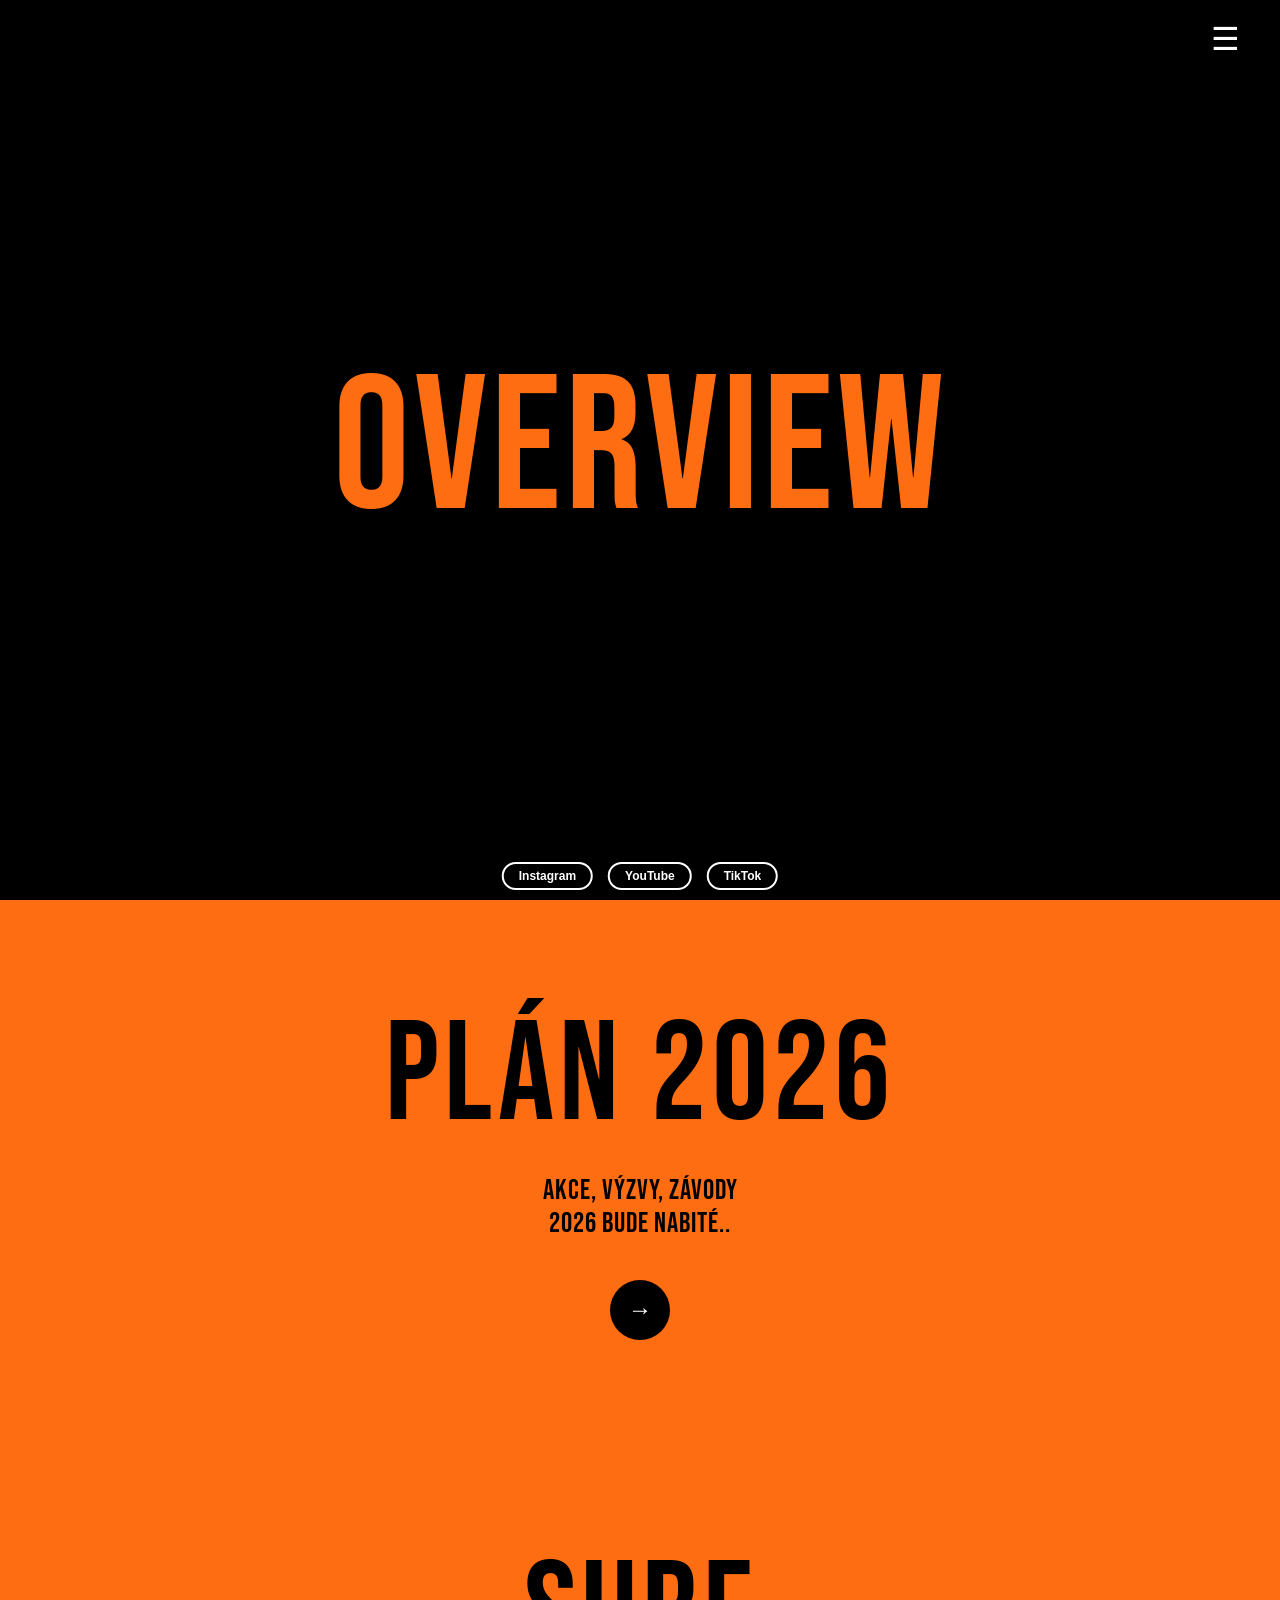
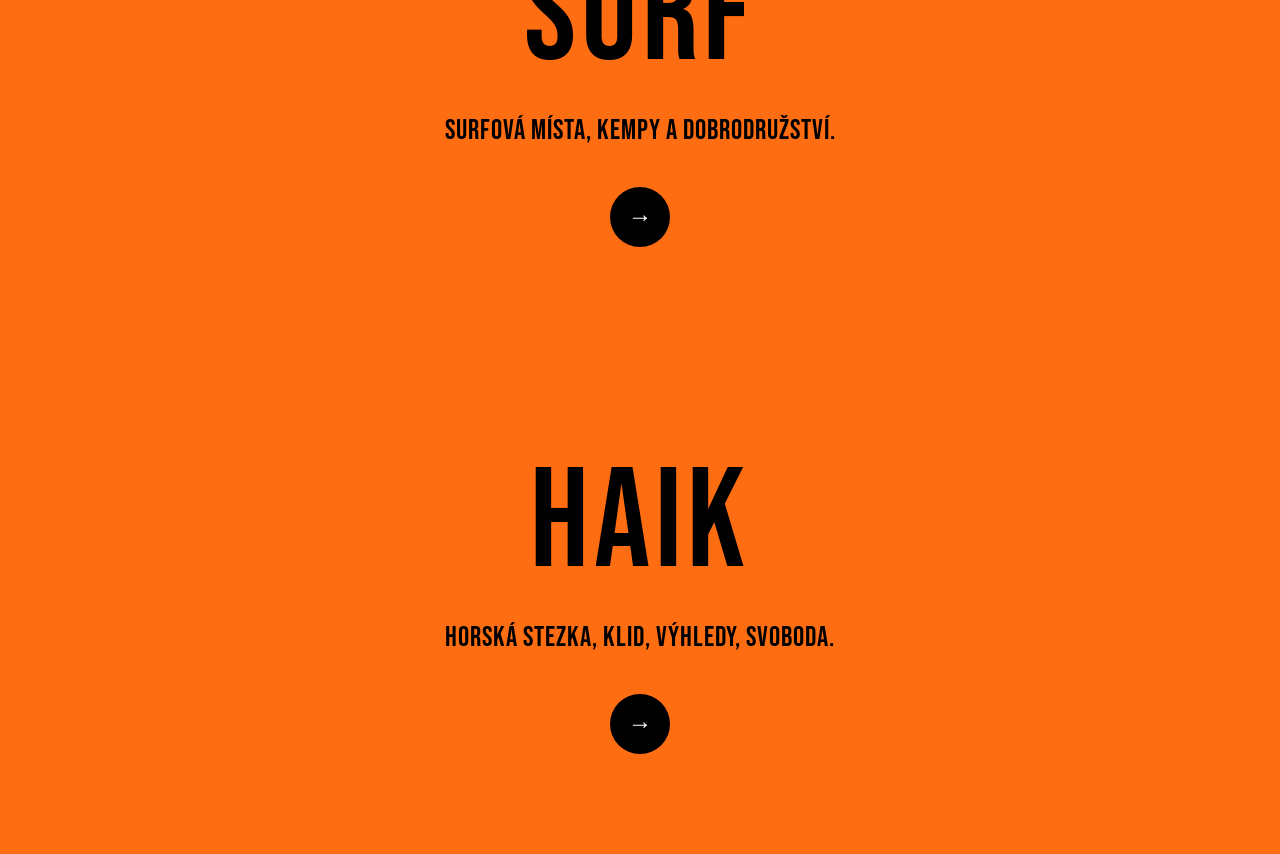
==== Board.html @ 8b35dd23 "first commit" ====
<!DOCTYPE html>
<html lang="cs">
<head>
  <meta charset="UTF-8" />
  <meta name="viewport" content="width=device-width, initial-scale=1.0"/>
  <title>Board</title>
  <link href="https://fonts.googleapis.com/css2?family=Pacifico&display=swap" rel="stylesheet">
  <!-- Bebas Neue -->
<link href="https://fonts.googleapis.com/css2?family=Bebas+Neue&display=swap" rel="stylesheet">

  <style>
  /* === ZÁKLADNÍ NASTAVENÍ === */
* {
  box-sizing: border-box;
  margin: 0;
  padding: 0;
}

body {
  font-family: Arial, sans-serif;
  background-color: black;
  color: white;
  background-image: url('hory5.png'), url('hory6zrcadlo.png');
  background-position: left -200px center, right -200px center;
  background-repeat: no-repeat;
  background-size: 50%, 50%;
}

/* === NAVIGACE === */
.navbar {
  display: flex;
  align-items: center;
  justify-content: space-between;
  background-color: #000;
  padding: 10px 40px;
  position: relative;
  z-index: 1000;
}

.center-nav {
  position: absolute;
  left: 50%;
  transform: translateX(-50%);
  display: flex;
  gap: 70px;
}

.center-nav a {
  color: white;
  text-decoration: none;
  font-size: 17px;
  padding-bottom: 5px;
  position: relative;
}

.center-nav a::after {
  content: "";
  position: absolute;
  bottom: 0;
  left: 0;
  height: 2px;
  width: 0;
  background-color: #fe6d11;
  transition: width 0.4s ease;
}

.center-nav a:hover::after {
  width: 100%;
}

.logo img {
  width: 80px;
  height: auto;
  transition: transform 0.4s ease-in-out;
}

.logo img:hover {
  transform: scale(1.1);
}

/* === ÚVODNÍ HLAVIČKA === */
.gradient-section {
  position: relative;
  display: flex;
  justify-content: center;
  align-items: center;
  height: 100vh;
}

.gradient-text {
  font-size: 12rem;
  background-color: #fe6d11;
  -webkit-background-clip: text;
  -webkit-text-fill-color: transparent;
  font-family: 'Bebas Neue', sans-serif;
  letter-spacing: 4px;
  opacity: 0;
  animation: fadeIn 1s ease-out forwards;
}

/* === ANIMACE === */
@keyframes fadeIn {
  from {
    opacity: 0;
    transform: translateY(20px);
  }
  to {
    opacity: 1;
    transform: translateY(0);
  }
}

@keyframes fadeInBoard {
  from {
    opacity: 0;
    transform: translateY(40px);
  }
  to {
    opacity: 1;
    transform: translateY(0);
  }
}

/* === KONTAKT SEKCE === */
.contact-section {
  background-color: #fe6d11;
  padding: 100px 20px;
  text-align: center;
  color: black;
  font-family: 'Bebas Neue', sans-serif;
}

.contact-content h1 {
  font-size: 140px;
  font-weight: 400;
  margin: 0;
  letter-spacing: 5px;
  line-height: 1.1;
}

.contact-content p {
  font-size: 28px;
  font-weight: 300;
  margin-top: 20px;
  letter-spacing: 1px;
}

.circle-button {
  margin: 40px auto 0;
  width: 60px;
  height: 60px;
  background-color: black;
  color: white;
  font-size: 24px;
  display: flex;
  align-items: center;
  justify-content: center;
  border-radius: 50%;
  cursor: pointer;
  transition: transform 0.3s ease;
}

.circle-button:hover {
  transform: scale(1.1);
}

/* === SLIDE PANELY === */
.side-panel {
  position: fixed;
  top: 0;
  right: -100%;
  width: 100%;
  max-width: 66.6667%;
  height: 100%;
  background-color: black;
  color: #fe6d11;
  box-shadow: -2px 0 20px rgba(0, 0, 0, 0.3);
  transition: right 0.6s cubic-bezier(0.77, 0, 0.175, 1);
  z-index: 1000;
  overflow-y: auto;
}

.side-panel.active {
  right: 0;
}

.panel-content {
  padding: 40px 30px;
}

.panel-content h2 {
  font-size: 48px;
  margin-bottom: 20px;
}

.panel-content p {
  font-size: 18px;
  line-height: 1.6;
}

.close-btn {
  position: absolute;
  top: 20px;
  left: 20px;
  font-size: 36px;
  cursor: pointer;
  background-color: black;
  color: white;
  border-radius: 50%;
  width: 40px;
  height: 40px;
  text-align: center;
  line-height: 40px;
}

/* === MENU FULLSCREEN === */
.menu-toggle {
  position: absolute;
  top: 20px;
  right: 40px;
  font-size: 32px;
  cursor: pointer;
  z-index: 1100;
  color: white;
}

.full-menu {
  position: fixed;
  top: -100%;
  left: 0;
  width: 100%;
  height: 100%;
  background-color: #fe6d11;
  color: black;
  display: flex;
  justify-content: center;
  align-items: center;
  flex-direction: column;
  transition: top 0.6s ease-in-out;
  z-index: 1050;
}

.full-menu.open {
  top: 0;
}

.full-menu .close-btn {
  position: absolute;
  top: 30px;
  right: 40px;
  background: none;
  border: none;
  cursor: pointer;
  z-index: 1101;
}

.full-menu .close-btn img {
  width: 50px;
  height: auto;
}

.menu-content h1 {
  font-family: 'Bebas Neue', sans-serif;
  font-size: 90px;
  font-weight: 400;
  margin: 20px 0;
  text-transform: uppercase;
}

.menu-content h1 a {
  color: black;
  text-decoration: none;
  transition: color 0.3s ease;
}

.menu-content h1 a:hover {
  color: white;
}

/* === FOOTER === */
footer {
  position: fixed;
  bottom: 0;
  left: 50%;
  transform: translateX(-50%);
  text-align: center;
  padding: 10px 20px;
}

.social-links {
  display: flex;
  justify-content: center;
  gap: 15px;
}

.rounded-button {
  display: inline-block;
  padding: 5px 15px;
  border: 2px solid white;
  border-radius: 25px;
  background-color: transparent;
  color: white;
  font-size: 12px;
  font-weight: bold;
  text-decoration: none;
  cursor: pointer;
  transition: 0.3s ease;
}

.rounded-button:hover {
  background-color: white;
  color: black;
}

/* === OBSAH BOARD === */
.board-content {
  display: grid;
  grid-template-columns: repeat(auto-fit, minmax(280px, 1fr));
  gap: 30px;
  padding: 80px 20px;
  max-width: 1200px;
  margin: 0 auto;
  opacity: 0;
  animation: fadeInBoard 1.5s ease 0.8s forwards;
}

/* === RESPONSIVITA === */
@media (max-width: 768px) {
  .gradient-text {
    font-size: 4rem;
    text-align: center;
    letter-spacing: 2px;
    padding: 0 20px;
  }

  .contact-content h1 {
    font-size: 52px;
    letter-spacing: 2px;
    line-height: 1.2;
  }

  .contact-content p {
    font-size: 18px;
    padding: 0 10px;
  }

  .circle-button {
    width: 50px;
    height: 50px;
    font-size: 20px;
  }

  .panel-content h2 {
    font-size: 32px;
  }

  .panel-content p {
    font-size: 16px;
  }

  .menu-content h1 {
    font-size: 48px;
  }

  .center-nav {
    position: static;
    transform: none;
    flex-direction: column;
    gap: 20px;
    margin-top: 10px;
    align-items: center;
  }

  .navbar {
    flex-direction: column;
    align-items: flex-start;
    padding: 10px 20px;
  }

  .side-panel {
    max-width: 100%;
  }

}
.register-button {
  display: inline-block;
  padding: 12px 20px;
  background: #007BFF;
  color: #fff;
  border-radius: 8px;
  text-decoration: none;
  font-weight: bold;
  text-align: center;
  transition: background 0.3s;
}
.register-button:hover {
  background: #0056b3;
}


  </style>
  <script>
    function openPanel(id) {
      closePanels(); // nejprve zavřeme všechny
      document.getElementById(id + '-panel').classList.add('active');
    }
  
    function closePanels() {
      document.querySelectorAll('.side-panel').forEach(panel => {
        panel.classList.remove('active');
      });
    }

    function toggleMenu() {
  const menu = document.getElementById('fullMenu');
  menu.classList.toggle('open');
}

  </script>
</head>
<body>

  <!-- Navigace -->
  <header >
    <div class="menu-toggle" onclick="toggleMenu()">☰</div>

    <div class="full-menu" id="fullMenu">
      <button class="close-btn" onclick="toggleMenu()">
        
      </button>  
    
      <div class="menu-content">
        <h1><a href="projekt1_index.html">HLAVNÍ</a></h1>
        <h1><a href="galerie.html">PORTFOLIO</a></h1>
        <h1><a href="kurz.html">SNOWBOARDING</a></h1>
        <h1><a href="Board.html">OVERVIEW</a></h1>
      </div>
    </div>

  </header>

  <!-- Úvodní text -->
  <div class="gradient-section">
    <div class="gradient-text">OVERVIEW</div>
  </div>

 <!-- Sekce 1: CONTACT -->
<section class="contact-section">
    <div class="contact-content">
      <h1>PLÁN 2026</h1>
      <p>Akce, výzvy, závody<br>2026 bude nabité..</p>
      <div class="circle-button" onclick="openPanel('contact')">→</div>
    </div>
  </section>
  
  <!-- Sekce 2: ABOUT -->
  <section class="contact-section">
    <div class="contact-content">
      <h1>SURF</h1>
      <p>Surfová místa, kempy a dobrodružství.<br></p>
      <div class="circle-button" onclick="openPanel('about')">→</div>
    </div>
  </section>
  
  <!-- Sekce 3: SERVICES -->
  <section class="contact-section">
    <div class="contact-content">
      <h1>HAIK</h1>
      <p>Horská stezka, klid, výhledy, svoboda.</p>
      <div class="circle-button" onclick="openPanel('services')">→</div>
    </div>
  </section>
  
  <div id="contact-panel" class="side-panel">
    <div class="panel-content">
      <span class="close-btn" onclick="closePanels()">×</span>
      <br>
      <h2>PLÁN 2026</h2>
      <p>Rok plný pohybu, výzev a zážitků.<br>
      V každém měsíci najdeš běžecké závody, triatlony a trailové běhy s odkazy na registraci.</p>
        <br>
      <h3>🏃‍♂️ Půlmaratony v ČR 2026</h3>
      <ul><br>
        <li><strong>Březen:</strong> Sportisimo 1/2Maraton – Praha (28. 3. 2026)
          <a href="https://www.finishers.com/cs/e/pulmaraton-praha" target="_blank" style="margin-left:10px; padding:4px 8px; background-color:#007BFF; color:#fff; text-decoration:none; border-radius:4px;">REGISTRACE</a>
        </li><br>
        <li><strong>Duben:</strong> Nymburský půlmaraton – Nymburk (26. 4. 2026)
          <a href="https://www.nymburskypulmaraton.cz/propozice/pulmaraton/" target="_blank" style="margin-left:10px; padding:4px 8px; background-color:#007BFF; color:#fff; text-decoration:none; border-radius:4px;">REGISTRACE</a>
        </li><br>
        <li><strong>Květen:</strong> Hradecký půlmaraton – Hradec Králové (9. 5. 2026)
          <a href="https://www.hradeckypulmaraton.cz/" target="_blank" style="margin-left:10px; padding:4px 8px; background-color:#007BFF; color:#fff; text-decoration:none; border-radius:4px;">REGISTRACE</a>
        </li><br>
        <li><strong>Červen:</strong> Gočárův běh – Hradec Králové (23. 5. 2026)
          <a href="https://gocaruvbeh.cz/" target="_blank" style="margin-left:10px; padding:4px 8px; background-color:#007BFF; color:#fff; text-decoration:none; border-radius:4px;">REGISTRACE</a>
        </li><br>
        <li><strong>Září:</strong> Birell Večerní běh na 10 km – Praha (6. 9. 2026)
          <a href="https://www.runczech.com/cs/akce" target="_blank" style="margin-left:10px; padding:4px 8px; background-color:#007BFF; color:#fff; text-decoration:none; border-radius:4px;">REGISTRACE</a>
        </li><br>
      </ul>
      <br>
      <h3>🚴‍♀️ Triatlony v ČR 2026</h3>
      <ul><br>
        <li><strong>Červen:</strong> IRONMAN 70.3 Hradec Králové (21. 6. 2026)
          <a href="https://www.ironman.com/races/im703-hradec-kralove" target="_blank" style="margin-left:10px; padding:4px 8px; background-color:#28a745; color:#fff; text-decoration:none; border-radius:4px;">REGISTRACE</a>
        </li><br>
        <li><strong>Červenec:</strong> Czechman Triatlon – Mělník (20. 7. 2026)
          <a href="https://www.czechman.cz/registrace_czechman_triatlon" target="_blank" style="margin-left:10px; padding:4px 8px; background-color:#28a745; color:#fff; text-decoration:none; border-radius:4px;">REGISTRACE</a>
        </li><br>
        <li><strong>Srpen:</strong> PlumlovMan Triatlon – Plumlov (21. 8. 2026)
          <a href="https://triatlon.cz/sps-a-scm-2025/" target="_blank" style="margin-left:10px; padding:4px 8px; background-color:#28a745; color:#fff; text-decoration:none; border-radius:4px;">REGISTRACE</a>
        </li><br>
        <li><strong>Srpen:</strong> Slovakman Half-Triathlon – Piešťany, SK (2. 8. 2026)
          <a href="https://www.triatlony.com/terminovka" target="_blank" style="margin-left:10px; padding:4px 8px; background-color:#28a745; color:#fff; text-decoration:none; border-radius:4px;">REGISTRACE</a>
        </li><br>
        <li><strong>Září:</strong> DoksyRace – štafety (7. 9. 2026)
          <a href="https://triatlon.cz/valna-hromada-ceske-triatlonove-asociace-2024-slavnostni-vyhlaseni-vitezu-cp-2024-a-anketa-kral-triatlonu-2024/" target="_blank" style="margin-left:10px; padding:4px 8px; background-color:#28a745; color:#fff; text-decoration:none; border-radius:4px;">REGISTRACE</a>
        </li><br>
      </ul>
      <br>
      <h3>🏞️ Trailové běhy v ČR 2026</h3>
      <ul><br>
        <li><strong>Červen:</strong> Extrem Run 5 Hills – Vojtanov (14. 6. 2026)
          <a href="https://running.life/traily/cesko" target="_blank" style="margin-left:10px; padding:4px 8px; background-color:#dc3545; color:#fff; text-decoration:none; border-radius:4px;">REGISTRACE</a>
        </li><br>
        <li><strong>Červen:</strong> Čertovskej ultratrail – Kokořínsko (6. 6. 2026)
          <a href="https://www.certovskej-ultratrail.cz/ultratrail/" target="_blank" style="margin-left:10px; padding:4px 8px; background-color:#dc3545; color:#fff; text-decoration:none; border-radius:4px;">REGISTRACE</a>
        </li><br>
        <li><strong>Červenec:</strong> Vokolo Třeboně – Třeboň (12. 7. 2026)
          <a href="https://vokolotrail.cz/" target="_blank" style="margin-left:10px; padding:4px 8px; background-color:#dc3545; color:#fff; text-decoration:none; border-radius:4px;">REGISTRACE</a>
        </li><br>
        <li><strong>Srpen:</strong> Jesenický trail – Jeseníky (8. 8. 2026)
          <a href="https://running.life/traily/cesko" target="_blank" style="margin-left:10px; padding:4px 8px; background-color:#dc3545; color:#fff; text-decoration:none; border-radius:4px;">REGISTRACE</a>
        </li><br>
        <li><strong>Září:</strong> Krkonošsko-jesenický trail – Krkonošsko-Jeseníky (13. 9. 2026)
          <a href="https://running.life/traily/cesko" target="_blank" style="margin-left:10px; padding:4px 8px; background-color:#dc3545; color:#fff; text-decoration:none; border-radius:4px;">REGISTRACE</a>
        </li><br>
      </ul>
  
      <p>📌 Sleduj plán, přidávej svoje závody, sdílej zážitky.<br><strong>2026 je rok, kdy se tvoří příběhy v pohybu.</strong></p>
    </div>
  </div>
  
  
  
  
  <section id="about-panel" class="side-panel">
    <div class="panel-content">
      <span class="close-btn" onclick="closePanels()">×</span>
      <br>
      <h2>🌊 Surfování – Vlna svobody</h2>
      <p>Surfování není jen sport, je to styl života. Ať už chceš pokořit vlny v exotických destinacích, nebo vyzkoušet surfování na umělé vlně u nás, tato sekce tě inspiruje a pomůže ti vybrat tu správnou cestu!</p>
      <br>
      <h3>🏄 10 top spotů na surfování</h3>
      <ul><br>
        <li>🌊 Bali, Indonésie</li>
        <li>🌊 Gold Coast, Austrálie</li>
        <li>🌊 Nazaré, Portugalsko</li>
        <li>🌊 Fuerteventura, Kanárské ostrovy</li>
        <li>🌊 Biarritz, Francie</li>
        <li>🌊 Taghazout, Maroko</li>
        <li>🌊 Sri Lanka, Hikkaduwa</li>
        <li>🌊 Hossegor, Francie</li>
        <li>🌊 Jeffreys Bay, Jihoafrická republika</li>
        <li>🌊 El Palmar, Španělsko</li>
      </ul>
      <br>
      <h3>🏆 Česko-slovenský pohár v surfingu 2026</h3>
      <br>
      <p>Seriál surfových závodů v umělých vlnách a na divokých řekách. Sleduj termíny a přidej se!</p>
      <ul><br>
        <li>🌊 Praha – Surf Arena (duben 2026)</li>
        <li>🌊 Brno – SurfWave (červen 2026)</li>
        <li>🌊 Čunovo, Slovensko (srpen 2026)</li>
      </ul>
      <br>
      <h3>🤙 3 Surf Campy na naučení</h3>
      <br>
      <div class="surf-camps">
        <a href="https://www.surfhouse.cz/" target="_blank" class="register-button">Surfhouse.cz – Kurzy v Portugalsku</a><br><br>
        <a href="https://www.surfandtravel.cz/" target="_blank" class="register-button">Surf & Travel – Bali a Srí Lanka</a><br><br>
        <a href="https://www.surftrip.cz/" target="_blank" class="register-button">SurfTrip.cz – Francie, Španělsko, Maroko</a>
      </div>
    </div>
  </section>
  
  
  
  <section id="services-panel" class="side-panel">
    <div class="panel-content">
      <span class="close-btn" onclick="closePanels()">×</span>
      <br>
      <h2>🥾 Hiking a kempování</h2>
      <p>Miluješ přírodu, dlouhé túry a spaní pod hvězdami? Vyber si ze skvělých jednodenních i vícedenních tras v ČR a okolí!</p>
      <br>
  
      <h3>🚶‍♂️ Jednodenní túry</h3>
      <ul>
        <li><strong>Krkonoše – Sněžka</strong>  
          <em>(9 km, cca 4-5 hodin)</em> – Nejvyšší český vrchol s nádhernými výhledy a dobře značenými cestami.  
          <a href="https://www.hory-krkonose.cz/" target="_blank" class="register-button">Fotky Krkonoš</a>
        </li><br>
  
        <li><strong>Šumava – Jezerní slať</strong>  
          <em>(6 km, cca 2-3 hodiny)</em> – Krásná trasa s rašeliništi a dřevěnými chodníky, ideální pro lehký výlet.  
          <a href="https://www.sumavanet.cz/" target="_blank" class="register-button">Fotky Šumavy</a>
        </li><br>
  
        <li><strong>Jeseníky – Praděd</strong>  
          <em>(10 km, cca 4 hodiny)</em> – Výstup na nejvyšší horu Jeseníků s rozhlednou a občerstvením na vrcholu.  
          <a href="https://www.jeseniky.com/" target="_blank" class="register-button">Fotky Jeseníků</a>
        </li><br>
  
        <li><strong>Beskydy – Lysá hora</strong>  
          <em>(12 km, cca 5 hodin)</em> – Oblíbený výlet s panoramatickými výhledy na Beskydy a okolí.  <br>
          <a href="https://www.beskydy.cz/" target="_blank" class="register-button">Fotky Beskyd</a>
        </li><br>
  
        <li><strong>Český ráj – Prachovské skály</strong>  
          <em>(8 km, cca 3-4 hodiny)</em> – Malebná oblast skalních měst a lesních stezek, ideální pro rodinný výlet.  
          <a href="https://www.cesky-raj.info/" target="_blank" class="register-button">Fotky Českého ráje</a>
        </li>
      </ul>
  
      <br>
      <h3>⛺ Vícedenní túry a treky</h3>
      <ul><br>
        <li><strong>Tatry (Slovensko, Polsko)</strong>  
          <em>(více dní, 50-70 km celkem)</em> – Náročnější vysokohorský trek přes nejkrásnější partie Vysokých a Západních Tater, s možností nocování na chatách nebo ve stanech.  
          <br><a href="https://www.vysoketatry.sk/" target="_blank" class="register-button">Fotky Tater</a>
        </li><br>
  
        <li><strong>Dolomity (Itálie)</strong>  
          <em>(více dní, 60-100 km)</em> – Slavný italský trek s dechberoucími skalními útvary a horskými chatami, vhodný pro zkušené turisty.  
          <br><a href="https://www.dolomiti.it/en/" target="_blank" class="register-button">Fotky Dolomit</a>
        </li><br>
  
        <li><strong>Alpy (Rakousko, Německo)</strong>  
          <em>(více dní, 40-80 km)</em> – Vysokohorská turistika s možností kempování i ubytování na horských chatách, vhodná pro všechny úrovně.  
          <br><a href="https://www.austria.info/cs" target="_blank" class="register-button">Fotky Alp</a>
        </li><br>
  
        <li><strong>Šumava – Poledník a Modrava</strong>  
          <em>(2-3 dny, cca 50 km)</em> – Vícedenní trek skrz divokou přírodu s možností nocování ve stanu nebo na chatách.  
          <br><a href="https://www.sumavanet.cz/" target="_blank" class="register-button">Fotky Šumavy</a>
        </li><br>
  
        <li><strong>Jeseníky – Hřebenovka</strong>  
          <em>(3 dny, cca 55 km)</em> – Horská hřebenová trasa s krásnými výhledy, možnost kempování a ubytování v horských chatách.  
          <br><a href="https://www.jeseniky.com/" target="_blank" class="register-button">Fotky Jeseníků</a>
        </li>
      </ul>
  
      <br>
      <p>🎒 Vždy si dobře naplánuj trasu a vybavení! Nezapomeň zkontrolovat počasí a podmínky v dané oblasti.</p>
    </div>
  </section>
  
  

  <!-- Footer -->
  <footer>
    <div class="social-links">
      <a href="https://www.instagram.com" target="_blank" class="rounded-button">Instagram</a>
      <a href="https://www.youtube.com" target="_blank" class="rounded-button">YouTube</a>
      <a href="https://www.tiktok.com" target="_blank" class="rounded-button">TikTok</a>
    </div>
  </footer>

</body>
</html>
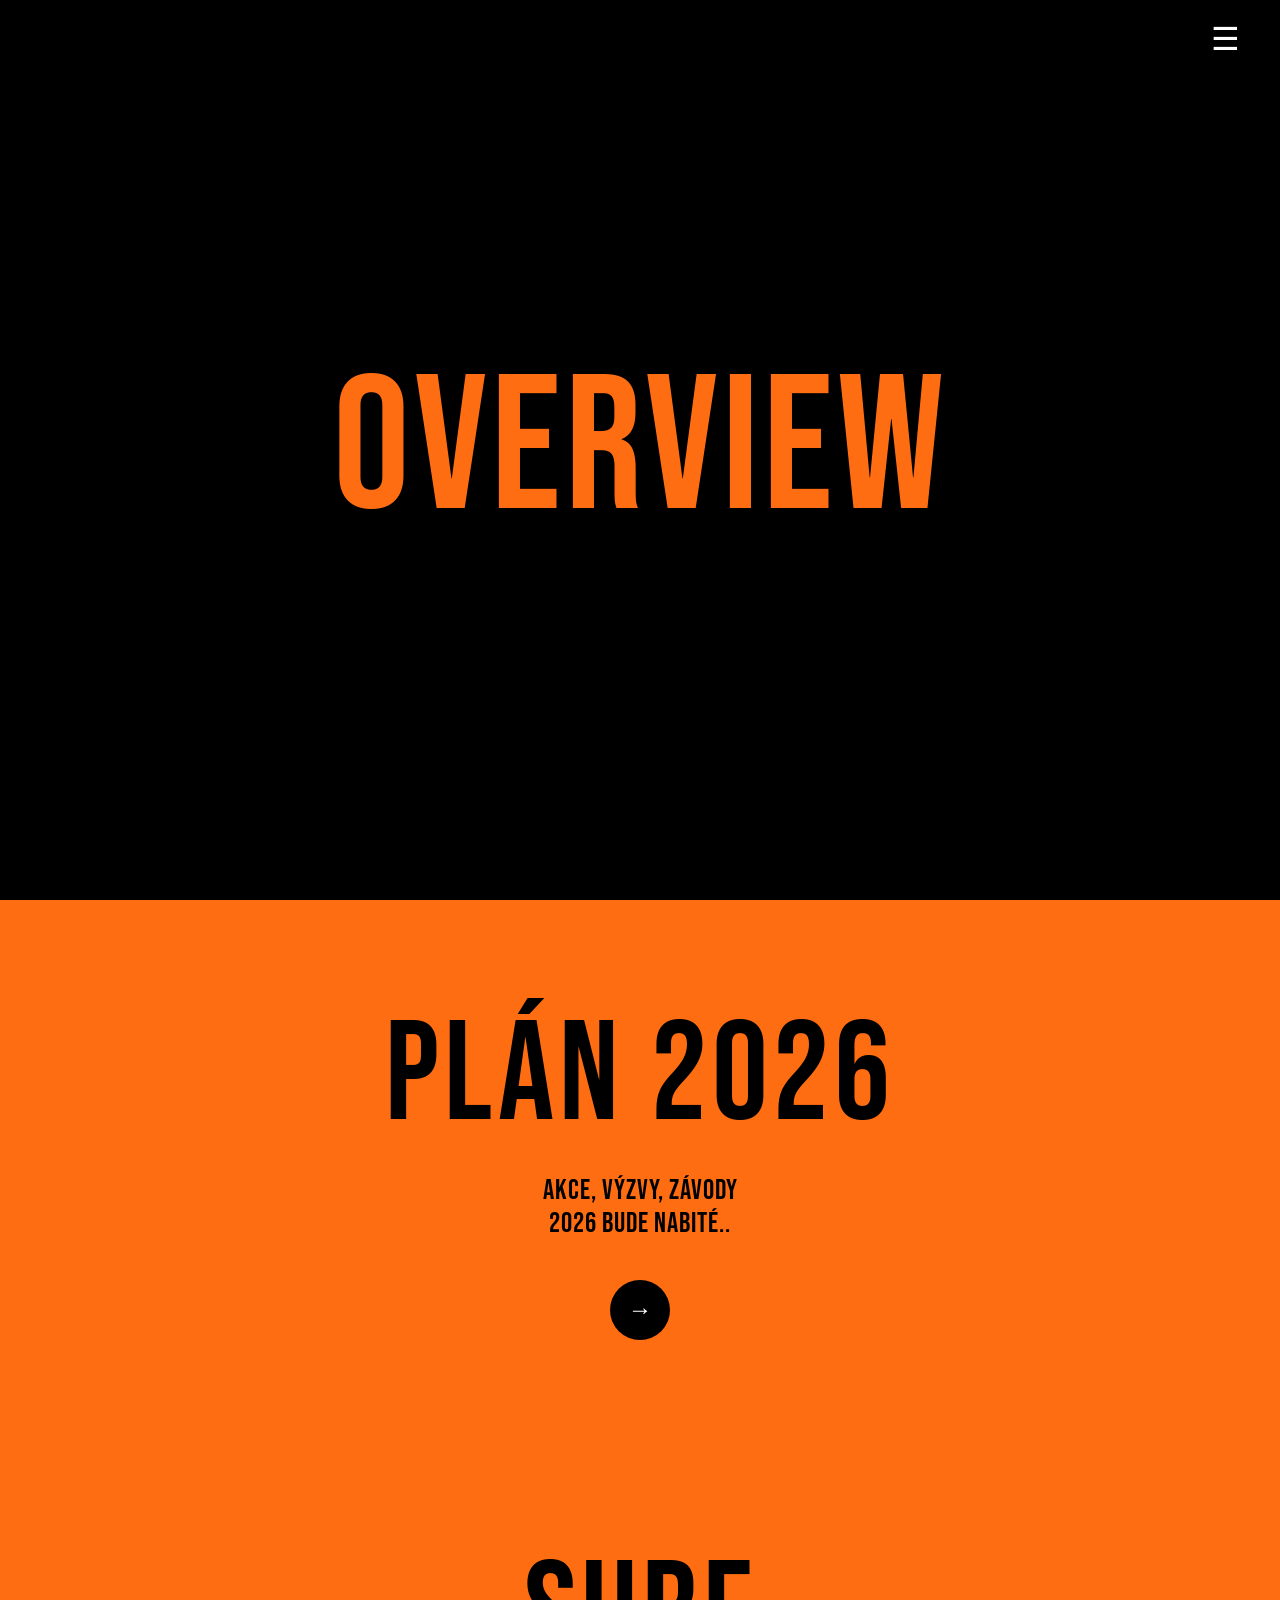
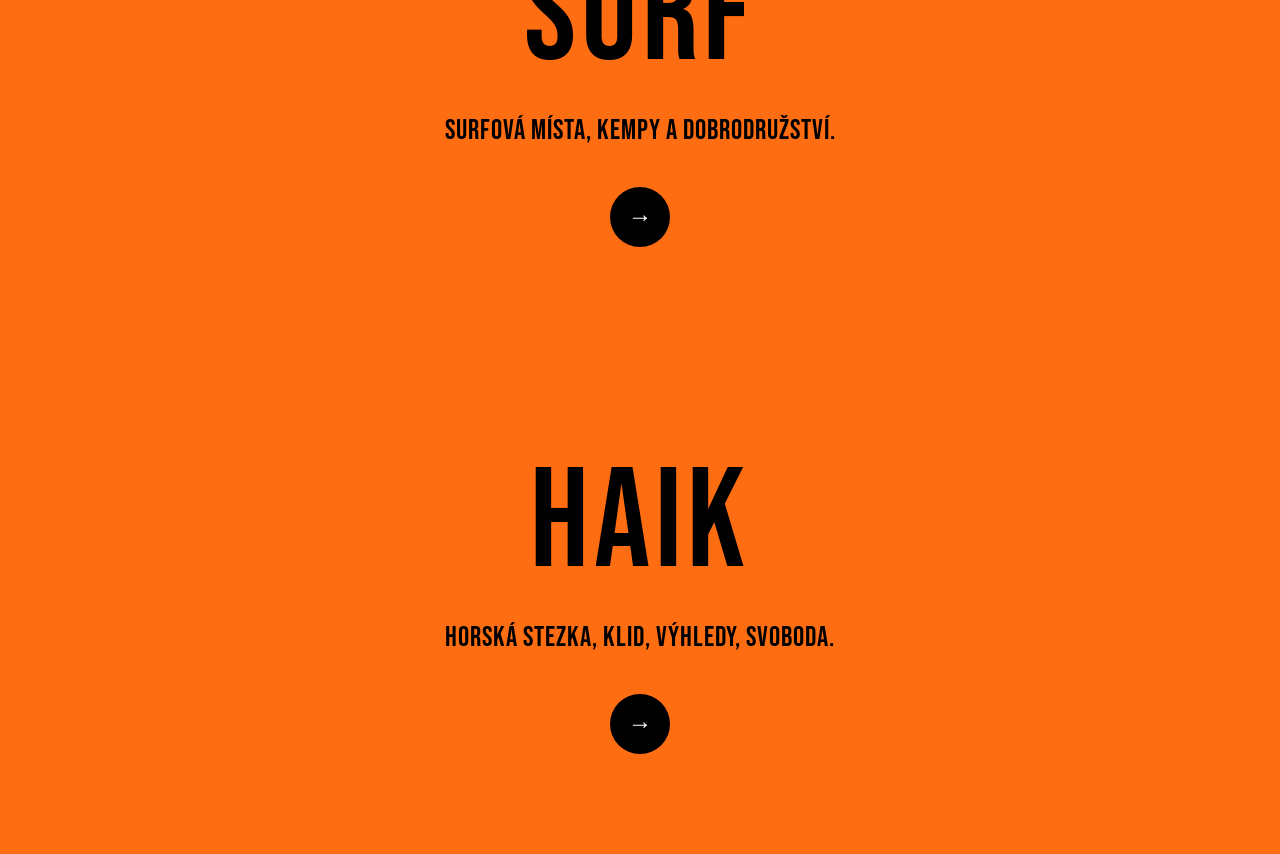
==== commit 839dc542: "pridani nových sekci" ====
--- a/Board.html
+++ b/Board.html
@@ -9,13 +9,14 @@
 <link href="https://fonts.googleapis.com/css2?family=Bebas+Neue&display=swap" rel="stylesheet">
 
   <style>
-  /* === ZÁKLADNÍ NASTAVENÍ === */
+/* ==================================================
+   ZÁKLADNÍ NASTAVENÍ
+================================================== */
 * {
   box-sizing: border-box;
   margin: 0;
   padding: 0;
 }
-
 body {
   font-family: Arial, sans-serif;
   background-color: black;
@@ -26,7 +27,9 @@
   background-size: 50%, 50%;
 }
 
-/* === NAVIGACE === */
+/* ==================================================
+   NAVIGACE
+================================================== */
 .navbar {
   display: flex;
   align-items: center;
@@ -36,7 +39,6 @@
   position: relative;
   z-index: 1000;
 }
-
 .center-nav {
   position: absolute;
   left: 50%;
@@ -44,7 +46,6 @@
   display: flex;
   gap: 70px;
 }
-
 .center-nav a {
   color: white;
   text-decoration: none;
@@ -52,9 +53,8 @@
   padding-bottom: 5px;
   position: relative;
 }
-
 .center-nav a::after {
-  content: "";
+  content: ""; 
   position: absolute;
   bottom: 0;
   left: 0;
@@ -63,22 +63,21 @@
   background-color: #fe6d11;
   transition: width 0.4s ease;
 }
-
 .center-nav a:hover::after {
   width: 100%;
 }
-
 .logo img {
   width: 80px;
   height: auto;
   transition: transform 0.4s ease-in-out;
 }
-
 .logo img:hover {
   transform: scale(1.1);
 }
 
-/* === ÚVODNÍ HLAVIČKA === */
+/* ==================================================
+   ÚVODNÍ HLAVIČKA
+================================================== */
 .gradient-section {
   position: relative;
   display: flex;
@@ -86,7 +85,6 @@
   align-items: center;
   height: 100vh;
 }
-
 .gradient-text {
   font-size: 12rem;
   background-color: #fe6d11;
@@ -98,30 +96,21 @@
   animation: fadeIn 1s ease-out forwards;
 }
 
-/* === ANIMACE === */
+/* ==================================================
+   ANIMACE
+================================================== */
 @keyframes fadeIn {
-  from {
-    opacity: 0;
-    transform: translateY(20px);
-  }
-  to {
-    opacity: 1;
-    transform: translateY(0);
-  }
-}
-
+  from { opacity: 0; transform: translateY(20px) }
+  to { opacity: 1; transform: translateY(0) }
+}
 @keyframes fadeInBoard {
-  from {
-    opacity: 0;
-    transform: translateY(40px);
-  }
-  to {
-    opacity: 1;
-    transform: translateY(0);
-  }
-}
-
-/* === KONTAKT SEKCE === */
+  from { opacity: 0; transform: translateY(40px) }
+  to { opacity: 1; transform: translateY(0) }
+}
+
+/* ==================================================
+   KONTAKT SEKCE
+================================================== */
 .contact-section {
   background-color: #fe6d11;
   padding: 100px 20px;
@@ -129,7 +118,6 @@
   color: black;
   font-family: 'Bebas Neue', sans-serif;
 }
-
 .contact-content h1 {
   font-size: 140px;
   font-weight: 400;
@@ -137,14 +125,12 @@
   letter-spacing: 5px;
   line-height: 1.1;
 }
-
 .contact-content p {
   font-size: 28px;
   font-weight: 300;
   margin-top: 20px;
   letter-spacing: 1px;
 }
-
 .circle-button {
   margin: 40px auto 0;
   width: 60px;
@@ -159,12 +145,13 @@
   cursor: pointer;
   transition: transform 0.3s ease;
 }
-
 .circle-button:hover {
   transform: scale(1.1);
 }
 
-/* === SLIDE PANELY === */
+/* ==================================================
+   SLIDE PANELY
+================================================== */
 .side-panel {
   position: fixed;
   top: 0;
@@ -179,25 +166,20 @@
   z-index: 1000;
   overflow-y: auto;
 }
-
 .side-panel.active {
   right: 0;
 }
-
 .panel-content {
   padding: 40px 30px;
 }
-
 .panel-content h2 {
   font-size: 48px;
   margin-bottom: 20px;
 }
-
 .panel-content p {
   font-size: 18px;
   line-height: 1.6;
 }
-
 .close-btn {
   position: absolute;
   top: 20px;
@@ -213,7 +195,9 @@
   line-height: 40px;
 }
 
-/* === MENU FULLSCREEN === */
+/* ==================================================
+   MENU FULLSCREEN
+================================================== */
 .menu-toggle {
   position: absolute;
   top: 20px;
@@ -223,7 +207,6 @@
   z-index: 1100;
   color: white;
 }
-
 .full-menu {
   position: fixed;
   top: -100%;
@@ -239,11 +222,9 @@
   transition: top 0.6s ease-in-out;
   z-index: 1050;
 }
-
 .full-menu.open {
   top: 0;
 }
-
 .full-menu .close-btn {
   position: absolute;
   top: 30px;
@@ -253,12 +234,10 @@
   cursor: pointer;
   z-index: 1101;
 }
-
 .full-menu .close-btn img {
   width: 50px;
   height: auto;
 }
-
 .menu-content h1 {
   font-family: 'Bebas Neue', sans-serif;
   font-size: 90px;
@@ -266,18 +245,18 @@
   margin: 20px 0;
   text-transform: uppercase;
 }
-
 .menu-content h1 a {
   color: black;
   text-decoration: none;
   transition: color 0.3s ease;
 }
-
 .menu-content h1 a:hover {
   color: white;
 }
 
-/* === FOOTER === */
+/* ==================================================
+   FOOTER
+================================================== */
 footer {
   position: fixed;
   bottom: 0;
@@ -286,13 +265,11 @@
   text-align: center;
   padding: 10px 20px;
 }
-
 .social-links {
   display: flex;
   justify-content: center;
   gap: 15px;
 }
-
 .rounded-button {
   display: inline-block;
   padding: 5px 15px;
@@ -306,13 +283,14 @@
   cursor: pointer;
   transition: 0.3s ease;
 }
-
 .rounded-button:hover {
   background-color: white;
   color: black;
 }
 
-/* === OBSAH BOARD === */
+/* ==================================================
+   OBSAH BOARD
+================================================== */
 .board-content {
   display: grid;
   grid-template-columns: repeat(auto-fit, minmax(280px, 1fr));
@@ -324,44 +302,39 @@
   animation: fadeInBoard 1.5s ease 0.8s forwards;
 }
 
-/* === RESPONSIVITA === */
+/* ==================================================
+   RESPONSIVITA
+================================================== */
 @media (max-width: 768px) {
   .gradient-text {
-    font-size: 4rem;
+    font-size: 2rem;
     text-align: center;
     letter-spacing: 2px;
     padding: 0 20px;
   }
-
   .contact-content h1 {
     font-size: 52px;
     letter-spacing: 2px;
     line-height: 1.2;
   }
-
   .contact-content p {
     font-size: 18px;
     padding: 0 10px;
   }
-
   .circle-button {
     width: 50px;
     height: 50px;
     font-size: 20px;
   }
-
   .panel-content h2 {
     font-size: 32px;
   }
-
   .panel-content p {
     font-size: 16px;
   }
-
   .menu-content h1 {
     font-size: 48px;
   }
-
   .center-nav {
     position: static;
     transform: none;
@@ -370,18 +343,19 @@
     margin-top: 10px;
     align-items: center;
   }
-
   .navbar {
     flex-direction: column;
     align-items: flex-start;
     padding: 10px 20px;
   }
-
   .side-panel {
     max-width: 100%;
   }
-
-}
+}
+
+/* ==================================================
+   REGISTRAČNÍ BUTTON
+================================================== */
 .register-button {
   display: inline-block;
   padding: 12px 20px;
@@ -430,7 +404,7 @@
       </button>  
     
       <div class="menu-content">
-        <h1><a href="projekt1_index.html">HLAVNÍ</a></h1>
+        <h1><a href="index.html">HLAVNÍ</a></h1>
         <h1><a href="galerie.html">PORTFOLIO</a></h1>
         <h1><a href="kurz.html">SNOWBOARDING</a></h1>
         <h1><a href="Board.html">OVERVIEW</a></h1>
@@ -658,13 +632,6 @@
   
 
   <!-- Footer -->
-  <footer>
-    <div class="social-links">
-      <a href="https://www.instagram.com" target="_blank" class="rounded-button">Instagram</a>
-      <a href="https://www.youtube.com" target="_blank" class="rounded-button">YouTube</a>
-      <a href="https://www.tiktok.com" target="_blank" class="rounded-button">TikTok</a>
-    </div>
-  </footer>
 
 </body>
 </html>
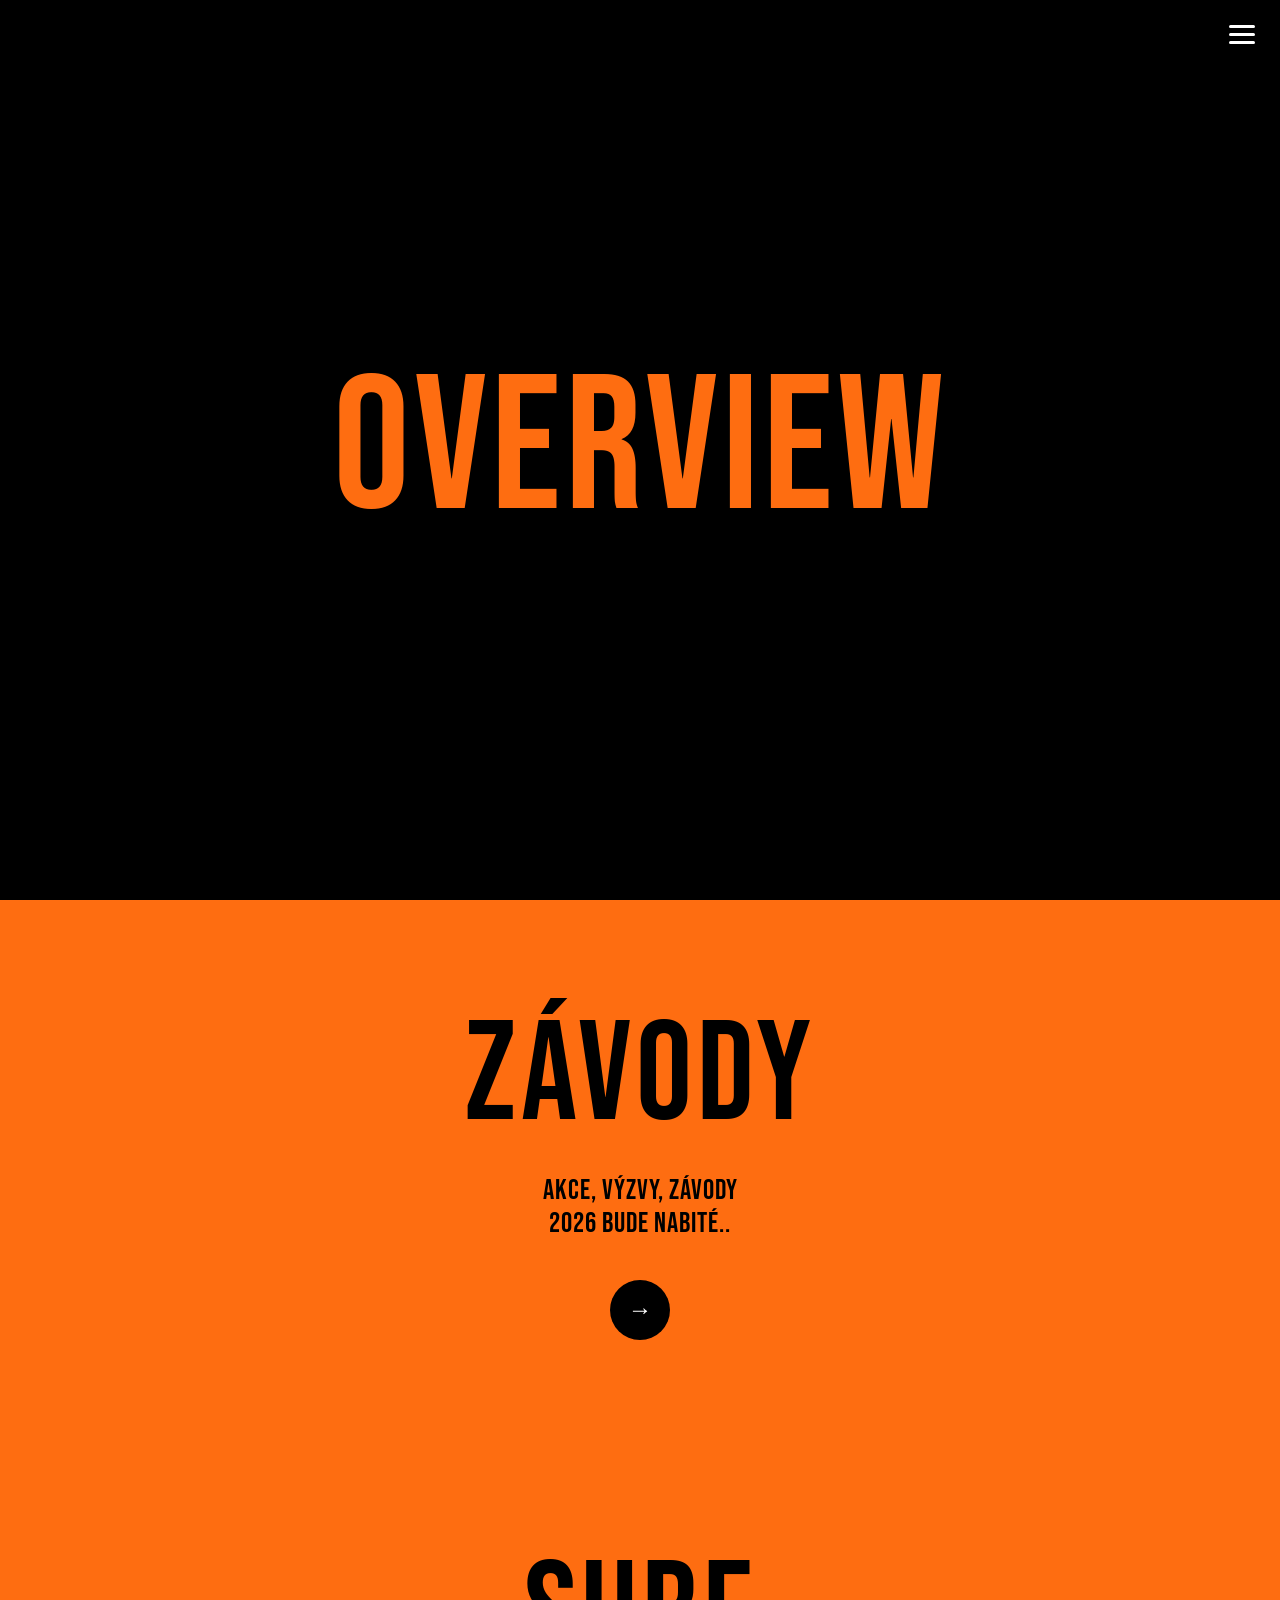
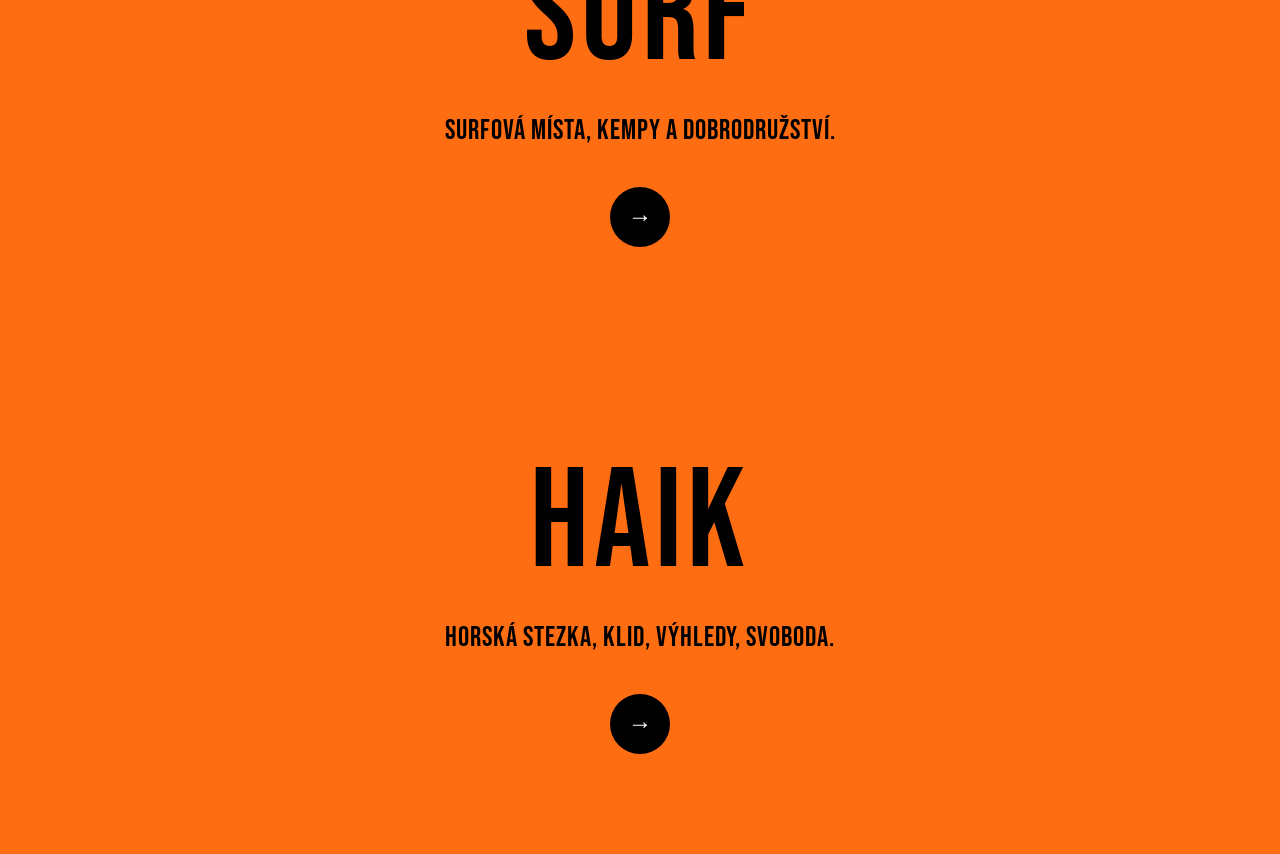
==== commit cb55c1ba: "update webu 2.0" ====
--- a/Board.html
+++ b/Board.html
@@ -4,6 +4,7 @@
   <meta charset="UTF-8" />
   <meta name="viewport" content="width=device-width, initial-scale=1.0"/>
   <title>Board</title>
+  <link rel="stylesheet" href="https://cdnjs.cloudflare.com/ajax/libs/font-awesome/6.5.0/css/all.min.css">
   <link href="https://fonts.googleapis.com/css2?family=Pacifico&display=swap" rel="stylesheet">
   <!-- Bebas Neue -->
 <link href="https://fonts.googleapis.com/css2?family=Bebas+Neue&display=swap" rel="stylesheet">
@@ -198,61 +199,94 @@
 /* ==================================================
    MENU FULLSCREEN
 ================================================== */
+
 .menu-toggle {
+  position: fixed;
+  top: 18px;
+  right: 16px;
+  z-index: 20;
+  width: 44px;
+  height: 32px;
+  display: flex;
+  align-items: center;
+  justify-content: center;
+  cursor: pointer;
+  background: transparent;
+  border: 0;
+}
+.menu-toggle .hamburger,
+.menu-toggle .hamburger::before,
+.menu-toggle .hamburger::after {
+  content: "";
+  display: block;
+  background: white;
+  height: 3px;
+  width: 26px;
+  border-radius: 2px;
+  transition: transform .25s ease, background .25s ease, opacity .25s ease;
+}
+.menu-toggle .hamburger {
+  position: relative;
+}
+.menu-toggle .hamburger::before {
   position: absolute;
-  top: 20px;
-  right: 40px;
-  font-size: 32px;
-  cursor: pointer;
-  z-index: 1100;
-  color: white;
+  top: -8px;
+}
+.menu-toggle .hamburger::after {
+  position: absolute;
+  top: 8px;
 }
 .full-menu {
   position: fixed;
-  top: -100%;
-  left: 0;
+  inset: 0;
+  background: #fe6d11;
+  color: #000;
+  display: flex;
+  flex-direction: column;
+  align-items: center;
+  justify-content: space-between;
+  transform: translateY(-100%);
+  transition: transform .45s ease-in-out;
+  z-index: 15;
+  padding: 96px 24px 32px;
+}
+.full-menu.open {
+  transform: translateY(0);
+}
+.menu-content {
   width: 100%;
-  height: 100%;
-  background-color: #fe6d11;
-  color: black;
-  display: flex;
-  justify-content: center;
+  display: flex;
+  flex-direction: column;
   align-items: center;
-  flex-direction: column;
-  transition: top 0.6s ease-in-out;
-  z-index: 1050;
-}
-.full-menu.open {
-  top: 0;
-}
-.full-menu .close-btn {
-  position: absolute;
-  top: 30px;
-  right: 40px;
-  background: none;
-  border: none;
-  cursor: pointer;
-  z-index: 1101;
-}
-.full-menu .close-btn img {
-  width: 50px;
-  height: auto;
-}
-.menu-content h1 {
+  gap: 12px;
+  margin-top: 6vh;
+}
+.menu-content a {
   font-family: 'Bebas Neue', sans-serif;
-  font-size: 90px;
-  font-weight: 400;
-  margin: 20px 0;
+  text-decoration: none;
+  color: #000;
   text-transform: uppercase;
-}
-.menu-content h1 a {
-  color: black;
-  text-decoration: none;
-  transition: color 0.3s ease;
-}
-.menu-content h1 a:hover {
-  color: white;
-}
+  font-size: clamp(44px, 9.2vw, 96px);
+  transition: color .2s ease;
+  letter-spacing: 0.03em;
+}
+.menu-content a:hover {
+  color: #fff;
+}
+.social-links {
+  display: flex;
+  gap: 28px;
+  padding: 8px 0 6px;
+}
+.social-links a {
+  color: #000;
+  font-size: 28px;
+  transition: color .2s;
+}
+.social-links a:hover {
+  color: #fff;
+}
+
 
 /* ==================================================
    FOOTER
@@ -395,23 +429,44 @@
 <body>
 
   <!-- Navigace -->
-  <header >
-    <div class="menu-toggle" onclick="toggleMenu()">☰</div>
-
-    <div class="full-menu" id="fullMenu">
-      <button class="close-btn" onclick="toggleMenu()">
-        
-      </button>  
-    
-      <div class="menu-content">
-        <h1><a href="index.html">HLAVNÍ</a></h1>
-        <h1><a href="galerie.html">PORTFOLIO</a></h1>
-        <h1><a href="kurz.html">SNOWBOARDING</a></h1>
-        <h1><a href="Board.html">OVERVIEW</a></h1>
-      </div>
-    </div>
-
-  </header>
+  <!-- Navigace -->
+<header>
+  <!-- Černé pruhy -->
+  <div class="bar top" aria-hidden="true"></div>
+  <div class="bar bottom" aria-hidden="true"></div>
+
+  <!-- Fullscreen menu -->
+  <nav class="full-menu" id="fullMenu" aria-hidden="true">
+    <div class="menu-content" role="menu">
+      <a href="index.html" role="menuitem">Hlavní</a>
+      <a href="galerie.html" role="menuitem">Portfolio</a>
+      <a href="kurz.html" role="menuitem">Snowboarding</a>
+      <a href="Board.html" role="menuitem">Overview</a>
+    </div>
+    <div class="social-links" aria-label="Sociální sítě">
+      <a href="https://www.facebook.com/" target="_blank" rel="noopener" aria-label="Facebook"><i class="fab fa-facebook-f"></i></a>
+      <a href="https://www.instagram.com/" target="_blank" rel="noopener" aria-label="Instagram"><i class="fab fa-instagram"></i></a>
+      <a href="https://www.youtube.com/" target="_blank" rel="noopener" aria-label="YouTube"><i class="fab fa-youtube"></i></a>
+    </div>
+  </nav>
+
+  <!-- Hamburger -->
+  <button class="menu-toggle" id="menuToggle" aria-label="Otevřít menu" aria-expanded="false" aria-controls="fullMenu">
+    <span class="hamburger"></span>
+  </button>
+</header>
+
+<script>
+  const toggle = document.getElementById('menuToggle');
+  const menu = document.getElementById('fullMenu');
+  toggle.addEventListener('click', () => {
+    const open = !menu.classList.contains('open');
+    menu.classList.toggle('open', open);
+    toggle.setAttribute('aria-expanded', String(open));
+    menu.setAttribute('aria-hidden', String(!open));
+  });
+</script>
+
 
   <!-- Úvodní text -->
   <div class="gradient-section">
@@ -421,7 +476,7 @@
  <!-- Sekce 1: CONTACT -->
 <section class="contact-section">
     <div class="contact-content">
-      <h1>PLÁN 2026</h1>
+      <h1>ZÁVODY</h1>
       <p>Akce, výzvy, závody<br>2026 bude nabité..</p>
       <div class="circle-button" onclick="openPanel('contact')">→</div>
     </div>
